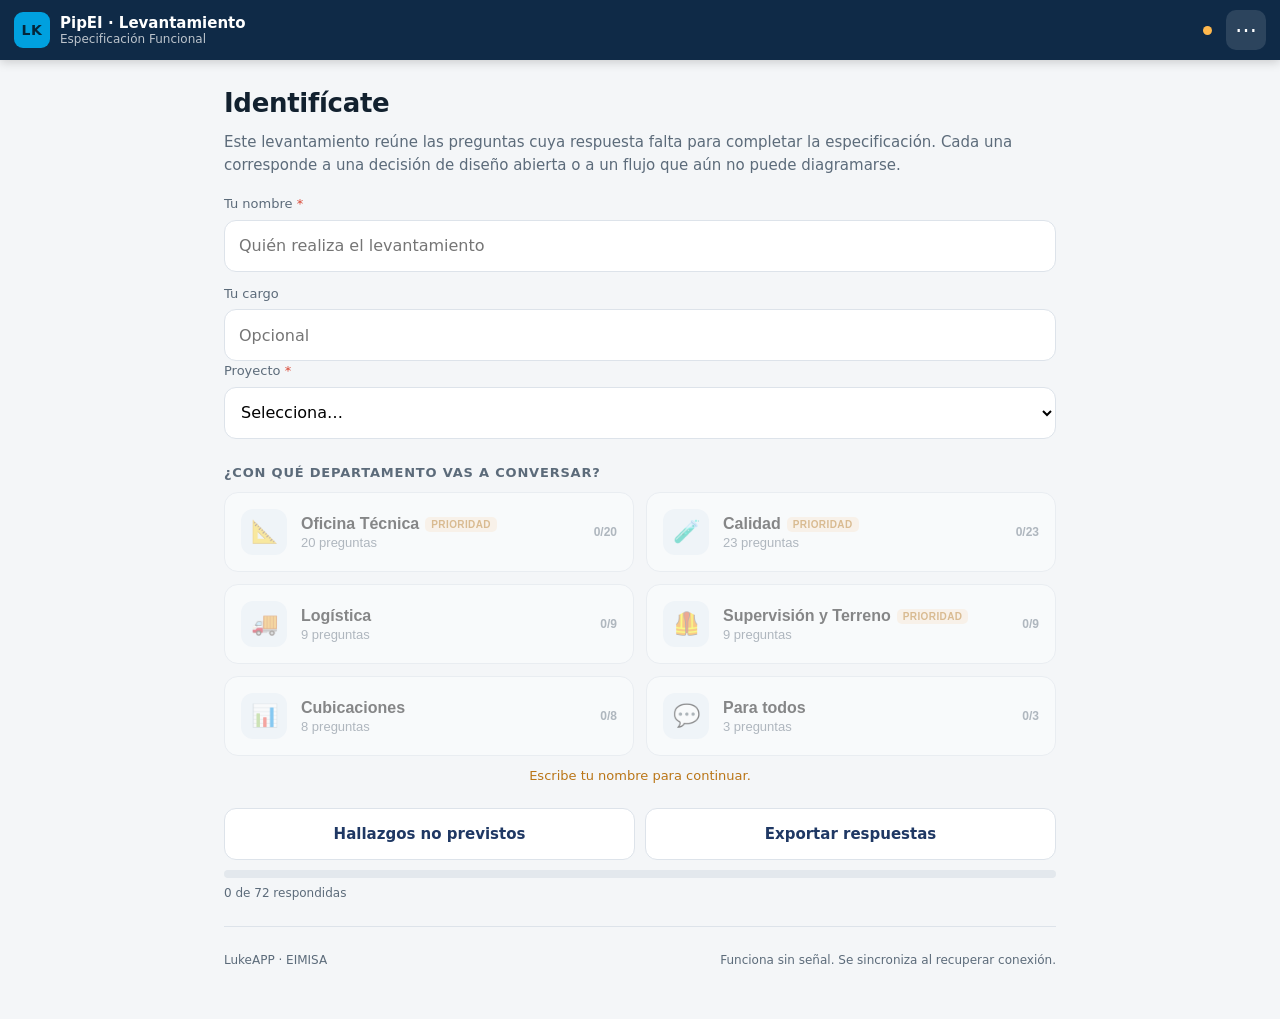
==== index.html @ 61768ddb "Levantamiento en terreno PipEI: 72 preguntas, voz, offline y consolidado por proyecto" ====
<!DOCTYPE html>
<html lang="es-CL">
<head>
<meta charset="UTF-8">
<meta name="viewport" content="width=device-width, initial-scale=1.0, viewport-fit=cover">
<meta name="theme-color" content="#0F2A47">
<title>Levantamiento en Terreno · PipEI</title>
<link rel="stylesheet" href="styles.css">
<link rel="manifest" href="manifest.json">
</head>
<body>

<header class="top">
  <button id="btnBack" class="icon-btn hidden" aria-label="Volver">‹</button>
  <div class="brand">
    <div class="logo">LK</div>
    <div>
      <div class="brand-name">PipEI · Levantamiento</div>
      <div class="brand-sub" id="ctxLabel">Especificación Funcional</div>
    </div>
  </div>
  <span id="syncDot" class="sync-dot" title="Sin sincronizar"></span>
  <button id="btnMenu" class="icon-btn" aria-label="Opciones">⋯</button>
</header>

<!-- ══════════════ 1 · IDENTIFICACIÓN ══════════════ -->
<main id="viewIdent" class="view">
  <section class="hero">
    <h1>Identifícate</h1>
    <p>Este levantamiento reúne las preguntas cuya respuesta falta para completar la especificación.
       Cada una corresponde a una decisión de diseño abierta o a un flujo que aún no puede diagramarse.</p>
  </section>

  <section class="form-block">
    <label for="entrevistador">Tu nombre <span class="req">*</span></label>
    <input id="entrevistador" type="text" placeholder="Quién realiza el levantamiento" autocomplete="name">

    <label for="cargo">Tu cargo</label>
    <input id="cargo" type="text" placeholder="Opcional" autocomplete="organization-title">
  </section>

  <h2 class="section-title">¿Con qué departamento vas a conversar?</h2>
  <div id="deptGrid" class="dept-grid"></div>
  <p id="identHint" class="hint">Escribe tu nombre para continuar.</p>

  <div class="home-actions">
    <button class="btn ghost" id="btnHallazgos">Hallazgos no previstos</button>
    <button class="btn ghost" id="btnExport">Exportar respuestas</button>
  </div>

  <section class="progress-global">
    <div class="pg-bar"><div class="pg-fill" id="pgFill"></div></div>
    <div class="pg-text"><span id="pgText">0 de 0 respondidas</span></div>
  </section>

  <footer class="foot">
    <span>LukeAPP · EIMISA</span>
    <span id="storageNote">Funciona sin señal. Se sincroniza al recuperar conexión.</span>
  </footer>
</main>

<!-- ══════════════ 2 · CONVERSACIÓN ══════════════ -->
<main id="viewDept" class="view hidden">
  <section class="dept-head">
    <h1 id="deptTitle"></h1>
    <p id="deptGoal" class="goal"></p>
    <div class="form-block tight">
      <label for="entrevistado">¿Con quién estás conversando?</label>
      <input id="entrevistado" type="text" placeholder="Nombre de la persona" autocomplete="off">
    </div>
    <div class="who-line">
      <button class="btn small ghost" id="btnReadAll">▶ Leer todas</button>
      <span class="dept-prog" id="deptProg"></span>
    </div>
  </section>
  <div id="qList" class="q-list"></div>
</main>

<!-- ══════════════ HALLAZGOS ══════════════ -->
<main id="viewHallazgos" class="view hidden">
  <section class="dept-head">
    <h1>Hallazgos no previstos</h1>
    <p class="goal">Reglas que nadie escribió, excepciones que se manejan de memoria, decisiones que se tomaron
       y se olvidaron. En el levantamiento hecho hasta ahora, este tipo de hallazgo resultó ser el de mayor valor.</p>
  </section>
  <div class="q-list">
    <article class="q-card">
      <div class="q-body">
        <textarea id="hallazgosText" class="answer big" placeholder="Anota aquí lo que aparezca y no esté previsto…"></textarea>
        <div class="rec-row">
          <button class="btn rec" data-rec="hallazgos">🎤 Grabar</button>
          <span class="rec-status" data-status="hallazgos"></span>
        </div>
        <div class="clips" data-clips="hallazgos"></div>
      </div>
    </article>
  </div>
</main>

<!-- ══════════════ MENÚ ══════════════ -->
<div id="modalExport" class="modal hidden">
  <div class="modal-box">
    <h3>Opciones</h3>
    <p class="modal-p" id="modalWho"></p>
    <div class="modal-actions">
      <button class="btn" id="expMd">Descargar como texto</button>
      <button class="btn" id="expJson">Descargar como JSON</button>
      <button class="btn ghost" id="expAudio">Descargar audios</button>
      <button class="btn ghost" id="btnSync">Sincronizar ahora</button>
    </div>
    <button class="btn ghost wide" id="expClose">Cerrar</button>
  </div>
</div>

<div id="toast" class="toast hidden"></div>

<script src="config.js"></script>
<script src="data.js"></script>
<script src="sync.js"></script>
<script src="app.js"></script>
</body>
</html>
---- styles.css ----
/* PipEI · Levantamiento en terreno — LukeAPP
   Diseño para uso en obra: alto contraste, objetivos grandes, sin dependencias externas. */

:root{
  --navy:#0F2A47;
  --navy-2:#1F3864;
  --accent:#00A0DF;
  --bg:#F4F6F8;
  --card:#FFFFFF;
  --line:#DDE3EA;
  --text:#12212F;
  --muted:#5C6B7A;
  --ok:#1D9E75;
  --warn:#BA7517;
  --rec:#D8422F;
  --radius:14px;
  --tap:52px;
}

*{box-sizing:border-box;-webkit-tap-highlight-color:transparent}
html,body{margin:0;padding:0}
body{
  font-family:system-ui,-apple-system,"Segoe UI",Roboto,sans-serif;
  background:var(--bg); color:var(--text);
  font-size:16px; line-height:1.5;
  padding-bottom:40px;
}
.hidden{display:none !important}

/* ── barra superior ── */
.top{
  position:sticky; top:0; z-index:50;
  display:flex; align-items:center; gap:12px;
  background:var(--navy); color:#fff;
  padding:10px 14px; padding-top:max(10px,env(safe-area-inset-top));
  box-shadow:0 2px 10px rgba(0,0,0,.18);
}
.brand{display:flex; align-items:center; gap:10px; flex:1; min-width:0}
.logo{
  width:36px;height:36px;border-radius:9px;flex:none;
  background:var(--accent); color:#04263a;
  display:grid;place-items:center;font-weight:800;font-size:14px;letter-spacing:.5px;
}
.brand-name{font-weight:700;font-size:15px;line-height:1.2}
.brand-sub{font-size:12px;opacity:.72;line-height:1.2;
  white-space:nowrap;overflow:hidden;text-overflow:ellipsis}
.icon-btn{
  width:40px;height:40px;flex:none;border:0;border-radius:10px;
  background:rgba(255,255,255,.12); color:#fff;
  font-size:22px;line-height:1;cursor:pointer;
}
.icon-btn:active{background:rgba(255,255,255,.24)}

/* ── layout ── */
.view{max-width:860px;margin:0 auto;padding:18px 14px 0}
.hero h1{font-size:26px;margin:6px 0 8px;letter-spacing:-.3px}
.hero p{color:var(--muted);margin:0 0 18px;font-size:15px}
.section-title{font-size:13px;text-transform:uppercase;letter-spacing:.8px;
  color:var(--muted);margin:24px 0 10px}

.who{margin-bottom:16px}
.who label{display:block;font-size:13px;color:var(--muted);margin-bottom:6px}
.who input,.who-line input{
  width:100%;height:var(--tap);border:1px solid var(--line);border-radius:12px;
  padding:0 14px;font-size:16px;background:var(--card);color:var(--text);
}
.who input:focus,.who-line input:focus,textarea:focus{
  outline:none;border-color:var(--accent);box-shadow:0 0 0 3px rgba(0,160,223,.16)}

/* ── progreso ── */
.progress-global{margin:4px 0 8px}
.pg-bar{height:8px;background:#E3E8ED;border-radius:99px;overflow:hidden}
.pg-fill{height:100%;width:0;background:var(--ok);transition:width .3s}
.pg-text{font-size:12px;color:var(--muted);margin-top:6px}

/* ── tarjetas de departamento ── */
.dept-grid{display:grid;gap:12px}
@media(min-width:640px){.dept-grid{grid-template-columns:1fr 1fr}}
.dept{
  display:flex;align-items:center;gap:14px;
  background:var(--card);border:1px solid var(--line);border-radius:var(--radius);
  padding:16px;cursor:pointer;text-align:left;width:100%;
  transition:transform .12s, box-shadow .12s;
}
.dept:active{transform:scale(.985)}
.dept .ico{
  width:46px;height:46px;flex:none;border-radius:12px;
  display:grid;place-items:center;font-size:22px;background:#EAF3FA;
}
.dept .info{flex:1;min-width:0}
.dept .nm{font-weight:700;font-size:16px}
.dept .dsc{font-size:13px;color:var(--muted);margin-top:2px}
.dept .cnt{font-size:12px;font-weight:700;color:var(--muted);flex:none}
.dept.done .cnt{color:var(--ok)}
.dept .prio{
  display:inline-block;margin-left:6px;font-size:10px;font-weight:700;
  background:#FDEDD9;color:var(--warn);padding:2px 6px;border-radius:5px;
  text-transform:uppercase;letter-spacing:.4px;vertical-align:middle;
}

.home-actions{display:grid;gap:10px;margin:22px 0 10px}
@media(min-width:520px){.home-actions{grid-template-columns:1fr 1fr}}

/* ── cabecera de departamento ── */
.dept-head h1{font-size:23px;margin:4px 0 8px}
.goal{color:var(--muted);font-size:14px;font-style:italic;margin:0 0 14px}
.who-line{display:flex;gap:8px;align-items:center;margin-bottom:18px}
.who-line input{flex:1}

/* ── preguntas ── */
.q-list{display:grid;gap:14px;padding-bottom:30px}
.q-card{background:var(--card);border:1px solid var(--line);border-radius:var(--radius);overflow:hidden}
.q-card.answered{border-color:#B9E2D2}
.q-card.answered .q-num{background:var(--ok)}
.q-head{display:flex;gap:12px;padding:14px 14px 10px;align-items:flex-start}
.q-num{
  width:30px;height:30px;flex:none;border-radius:8px;background:var(--navy-2);
  color:#fff;display:grid;place-items:center;font-size:13px;font-weight:700;
}
.q-text{flex:1;font-weight:650;font-size:15.5px;line-height:1.42}
.q-speak{
  width:var(--tap);height:var(--tap);flex:none;border:1px solid var(--line);
  border-radius:12px;background:#F7FAFC;font-size:20px;cursor:pointer;
}
.q-speak:active,.q-speak.on{background:var(--accent);color:#fff;border-color:var(--accent)}
.q-note{font-size:12.5px;color:var(--warn);padding:0 14px 6px 56px}
.q-body{padding:0 14px 14px}

textarea.answer{
  width:100%;min-height:96px;border:1px solid var(--line);border-radius:12px;
  padding:12px;font-size:16px;font-family:inherit;resize:vertical;
  background:#FCFDFE;color:var(--text);line-height:1.5;
}
textarea.answer.big{min-height:200px}

.opts{display:grid;gap:8px;margin-bottom:10px}
.opt{
  display:flex;align-items:center;gap:10px;min-height:var(--tap);
  border:1px solid var(--line);border-radius:12px;padding:0 14px;
  background:#FCFDFE;cursor:pointer;font-size:15px;
}
.opt input{width:20px;height:20px;accent-color:var(--accent);flex:none}
.opt.sel{border-color:var(--accent);background:#EFF9FE}

.rec-row{display:flex;align-items:center;gap:10px;margin-top:10px;flex-wrap:wrap}
.btn{
  min-height:var(--tap);border:0;border-radius:12px;background:var(--navy-2);color:#fff;
  font-size:15px;font-weight:650;padding:0 18px;cursor:pointer;font-family:inherit;
}
.btn:active{opacity:.85}
.btn.ghost{background:#fff;color:var(--navy-2);border:1px solid var(--line)}
.btn.small{min-height:44px;padding:0 14px;font-size:14px}
.btn.wide{width:100%;margin-top:10px}
.btn.rec{background:var(--rec)}
.btn.rec.on{background:#8E1F12;animation:pulse 1.2s infinite}
@keyframes pulse{50%{opacity:.62}}
.rec-status{font-size:13px;color:var(--muted)}
.rec-status.live{color:var(--rec);font-weight:600}

.clips{display:grid;gap:8px;margin-top:10px}
.clip{
  display:flex;align-items:center;gap:10px;background:#F5F8FA;
  border:1px solid var(--line);border-radius:10px;padding:8px 10px;font-size:13px;
}
.clip audio{flex:1;height:34px;min-width:0}
.clip button{border:0;background:none;color:var(--rec);font-size:18px;cursor:pointer;padding:4px}

/* ── modal ── */
.modal{position:fixed;inset:0;z-index:100;background:rgba(10,20,32,.55);
  display:grid;place-items:end center;padding:0}
.modal-box{background:#fff;width:100%;max-width:520px;border-radius:18px 18px 0 0;
  padding:22px 18px calc(22px + env(safe-area-inset-bottom))}
@media(min-width:560px){.modal{place-items:center}.modal-box{border-radius:18px}}
.modal-box h3{margin:0 0 6px;font-size:19px}
.modal-p{color:var(--muted);font-size:14px;margin:0 0 16px}
.modal-actions{display:grid;gap:10px}

.toast{
  position:fixed;left:50%;bottom:26px;transform:translateX(-50%);
  background:var(--navy);color:#fff;padding:12px 20px;border-radius:12px;
  font-size:14px;z-index:200;box-shadow:0 6px 20px rgba(0,0,0,.25);max-width:88vw;
}

.foot{display:flex;justify-content:space-between;gap:10px;flex-wrap:wrap;
  color:var(--muted);font-size:12px;padding:24px 0 10px;border-top:1px solid var(--line);margin-top:24px}

/* ── identificación ── */
.form-block{margin-bottom:18px}
.form-block.tight{margin-bottom:12px}
.form-block label{display:block;font-size:13px;color:var(--muted);margin:12px 0 6px}
.form-block label:first-child{margin-top:0}
.form-block input{
  width:100%;height:var(--tap);border:1px solid var(--line);border-radius:12px;
  padding:0 14px;font-size:16px;background:var(--card);color:var(--text);font-family:inherit;
}
.form-block input:focus{outline:none;border-color:var(--accent);box-shadow:0 0 0 3px rgba(0,160,223,.16)}
.req{color:var(--rec)}
.hint{font-size:13px;color:var(--warn);margin:10px 0 0;text-align:center}
.hint.hidden{display:none}
.dept-grid.locked .dept{opacity:.45;pointer-events:none}
.dept-prog{font-size:13px;color:var(--muted);margin-left:auto}

/* ── indicador de sincronización ── */
.sync-dot{
  width:9px;height:9px;border-radius:50%;background:#7A8794;flex:none;margin-right:2px;
  transition:background .3s;
}
.sync-dot.ok{background:#39D98A}
.sync-dot.pend{background:#FFB84D}
.sync-dot.off{background:#7A8794}
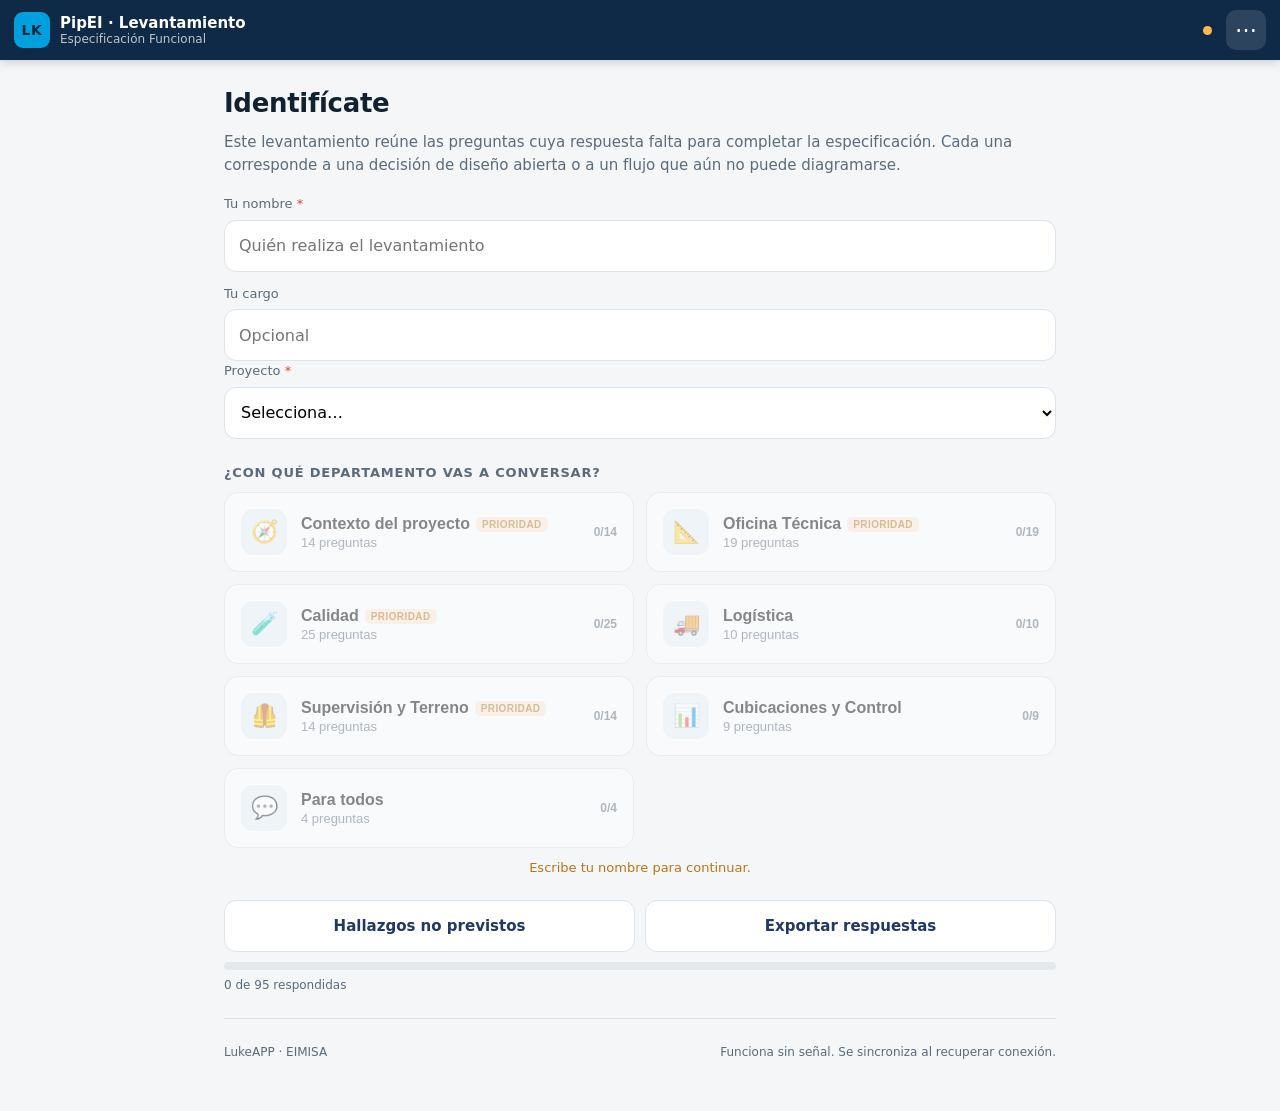
==== commit 6f248f09: "Buster de cache v9 para cargar Contexto del proyecto (14 preguntas, total 95) inmediatamente" ====
--- a/index.html
+++ b/index.html
@@ -114,9 +114,18 @@
 
 <div id="toast" class="toast hidden"></div>
 
-<script src="config.js"></script>
-<script src="data.js"></script>
-<script src="sync.js"></script>
-<script src="app.js"></script>
+<script src="config.js?v=9"></script>
+<script src="data.js?v=9"></script>
+<script src="sync.js?v=9"></script>
+<script src="app.js?v=9"></script>
+<script>
+if ('serviceWorker' in navigator) {
+  window.addEventListener('load', () => {
+    navigator.serviceWorker.register('./sw.js')
+      .then(reg => console.log('SW registrado', reg))
+      .catch(err => console.warn('SW fallo', err));
+  });
+}
+</script>
 </body>
 </html>
